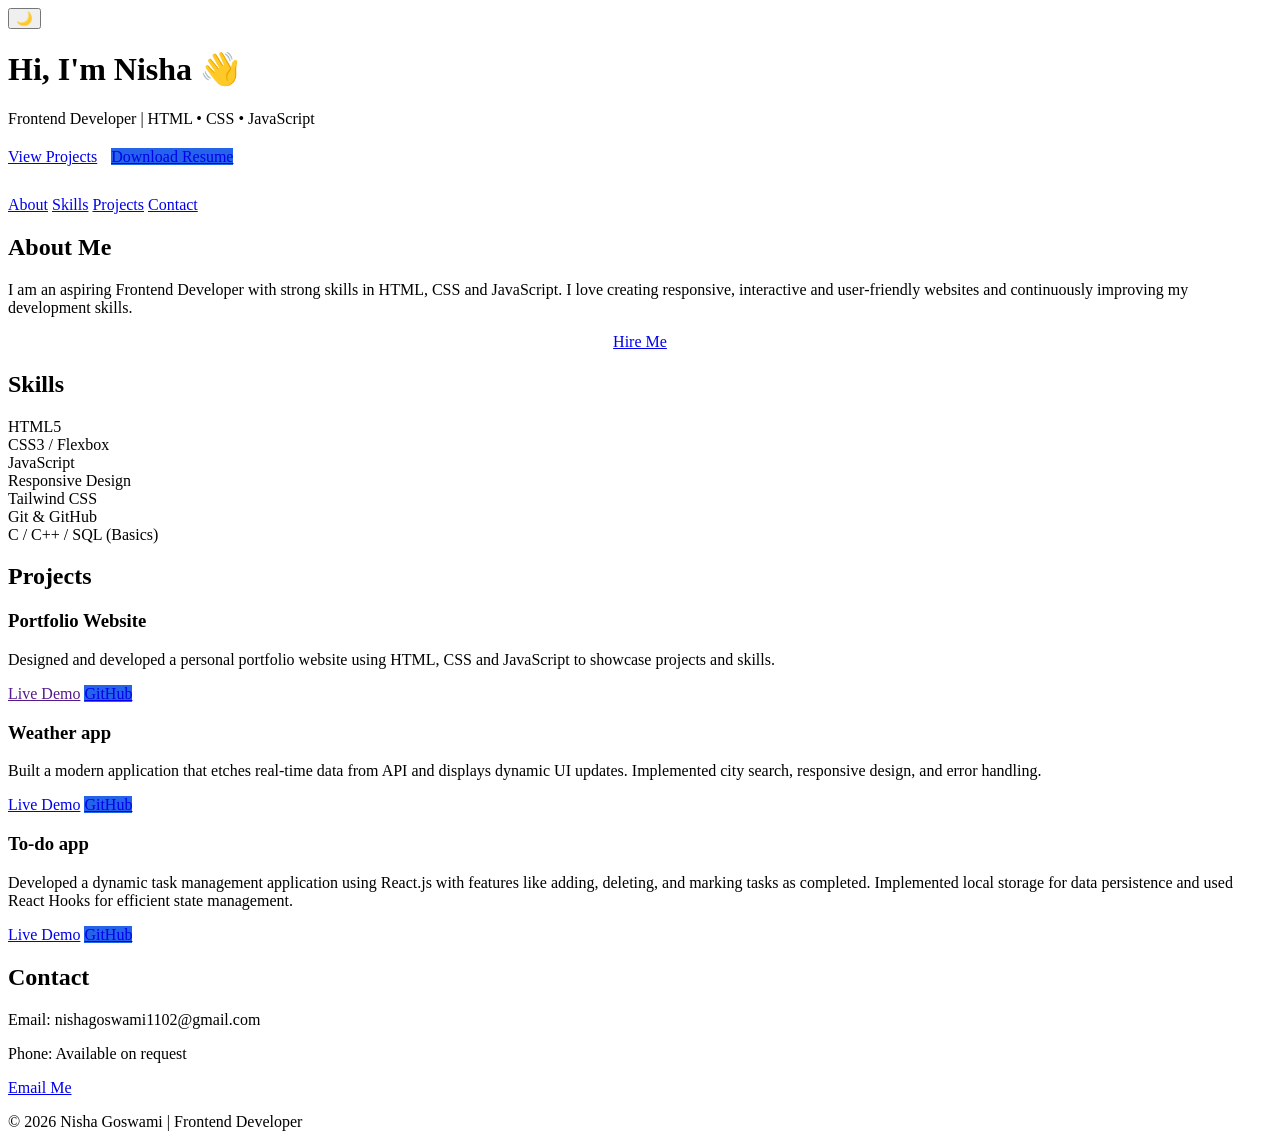
==== index.html @ c25a16f6 "Add files via upload" ====
<!DOCTYPE html>
<html lang="en">

<head>
    <meta charset="UTF-8" />
    <meta name="viewport" content="width=device-width, initial-scale=1.0" />
    <title>Nisha Goswami | Frontend Developer</title>
    <link href="https://fonts.googleapis.com/css2?family=Poppins:wght@300;400;600&display=swap" rel="stylesheet">
</head>

<body><button class="toggle" onclick="toggleMode()">🌙</button>

    <header>
        <h1>Hi, I'm Nisha 👋</h1>
        <p>Frontend Developer | HTML • CSS • JavaScript</p>

        <div style="margin-top:20px">
            <a href="#projects" class="btn">View Projects</a>
            <a href="resume.pdf" class="btn" style="margin-left:10px;background:#2563eb;">Download Resume</a>
        </div>

        <nav style="margin-top:30px">
            <a href="#about">About</a>
            <a href="#skills">Skills</a>
            <a href="#projects">Projects</a>
            <a href="#contact">Contact</a>
        </nav>
    </header>

    <section id="about" class="about">
        <h2>About Me</h2>
        <p>
            I am an aspiring Frontend Developer with strong skills in HTML, CSS and JavaScript. I love creating
            responsive, interactive and user‑friendly websites and continuously improving my development skills.
        </p>
        <div style="text-align:center">
            <a href="#contact" class="btn">Hire Me</a>
        </div>
    </section>
    <section id="skills">
        <h2>Skills</h2>
        <div class="container">
            <div class="skills">
                <div class="card">HTML5</div>
                <div class="card">CSS3 / Flexbox</div>
                <div class="card">JavaScript</div>
                <div class="card">Responsive Design</div>
                <div class="card">Tailwind CSS</div>
                <div class="card">Git & GitHub</div>
                <div class="card">C / C++ / SQL (Basics)</div>
            </div>
        </div>
    </section>
    <section id="projects">
        <h2>Projects</h2>
        <div class="projects">
            <div class="card">
                <h3>Portfolio Website</h3>
                <p>Designed and developed a personal portfolio website using HTML, CSS and JavaScript to showcase
                    projects and
                    skills.</p>
                <a href="" class="btn">Live Demo</a>
                <a href="#" class="btn" style="background:#2563eb;">GitHub</a>
            </div>
        </div>
        <div class="card">
            <h3>Weather app</h3>
            <p>Built a modern application that etches real-time data from API and displays dynamic UI updates.
                Implemented
                city search, responsive design, and error handling.</p>
            <a href="https://weather-app-six-rosy-93.vercel.app/" class="btn">Live Demo</a>
            <a href="https://github.com/nisha-goswami11/weather-app" class="btn" style="background:#2563eb;">GitHub</a>
        </div>
        <div class="card">
            <h3>To-do app</h3>
            <p>Developed a dynamic task management application using React.js with features like adding, deleting, and
                marking tasks as completed. Implemented local storage for data persistence and used React Hooks for
                efficient
                state management.</p>
            <a href="https://to-do-app-nu-ten-49.vercel.app/" class="btn">Live Demo</a>
            <a href="https://github.com/nisha-goswami11/to-do-app" class="btn" style="background:#2563eb;">GitHub</a>
        </div>
        </div>
    </section>
    <section id="contact" class="contact">
        <h2>Contact</h2>
        <p>Email: nishagoswami1102@gmail.com</p>
        <p>Phone: Available on request</p>
        <a class="btn" href="mailto:nishagoswami1102@gmail.com">Email Me</a>
    </section>
    <footer>
        <p>© 2026 Nisha Goswami | Frontend Developer</p>
    </footer>
    <script>

        function toggleMode() {
            document.body.classList.toggle('dark');
        }

        //   Simple scroll animation
        const cards = document.querySelectorAll('.card');
        window.addEventListener('scroll', () => {
            cards.forEach(card => {
                const top = card.getBoundingClientRect().top;
                if (top < window.innerHeight - 100) {
                    card.style.opacity = 1;
                    card.style.transform = 'translateY(0)';
                }
            })
        })
    </script>
</body>

</html>
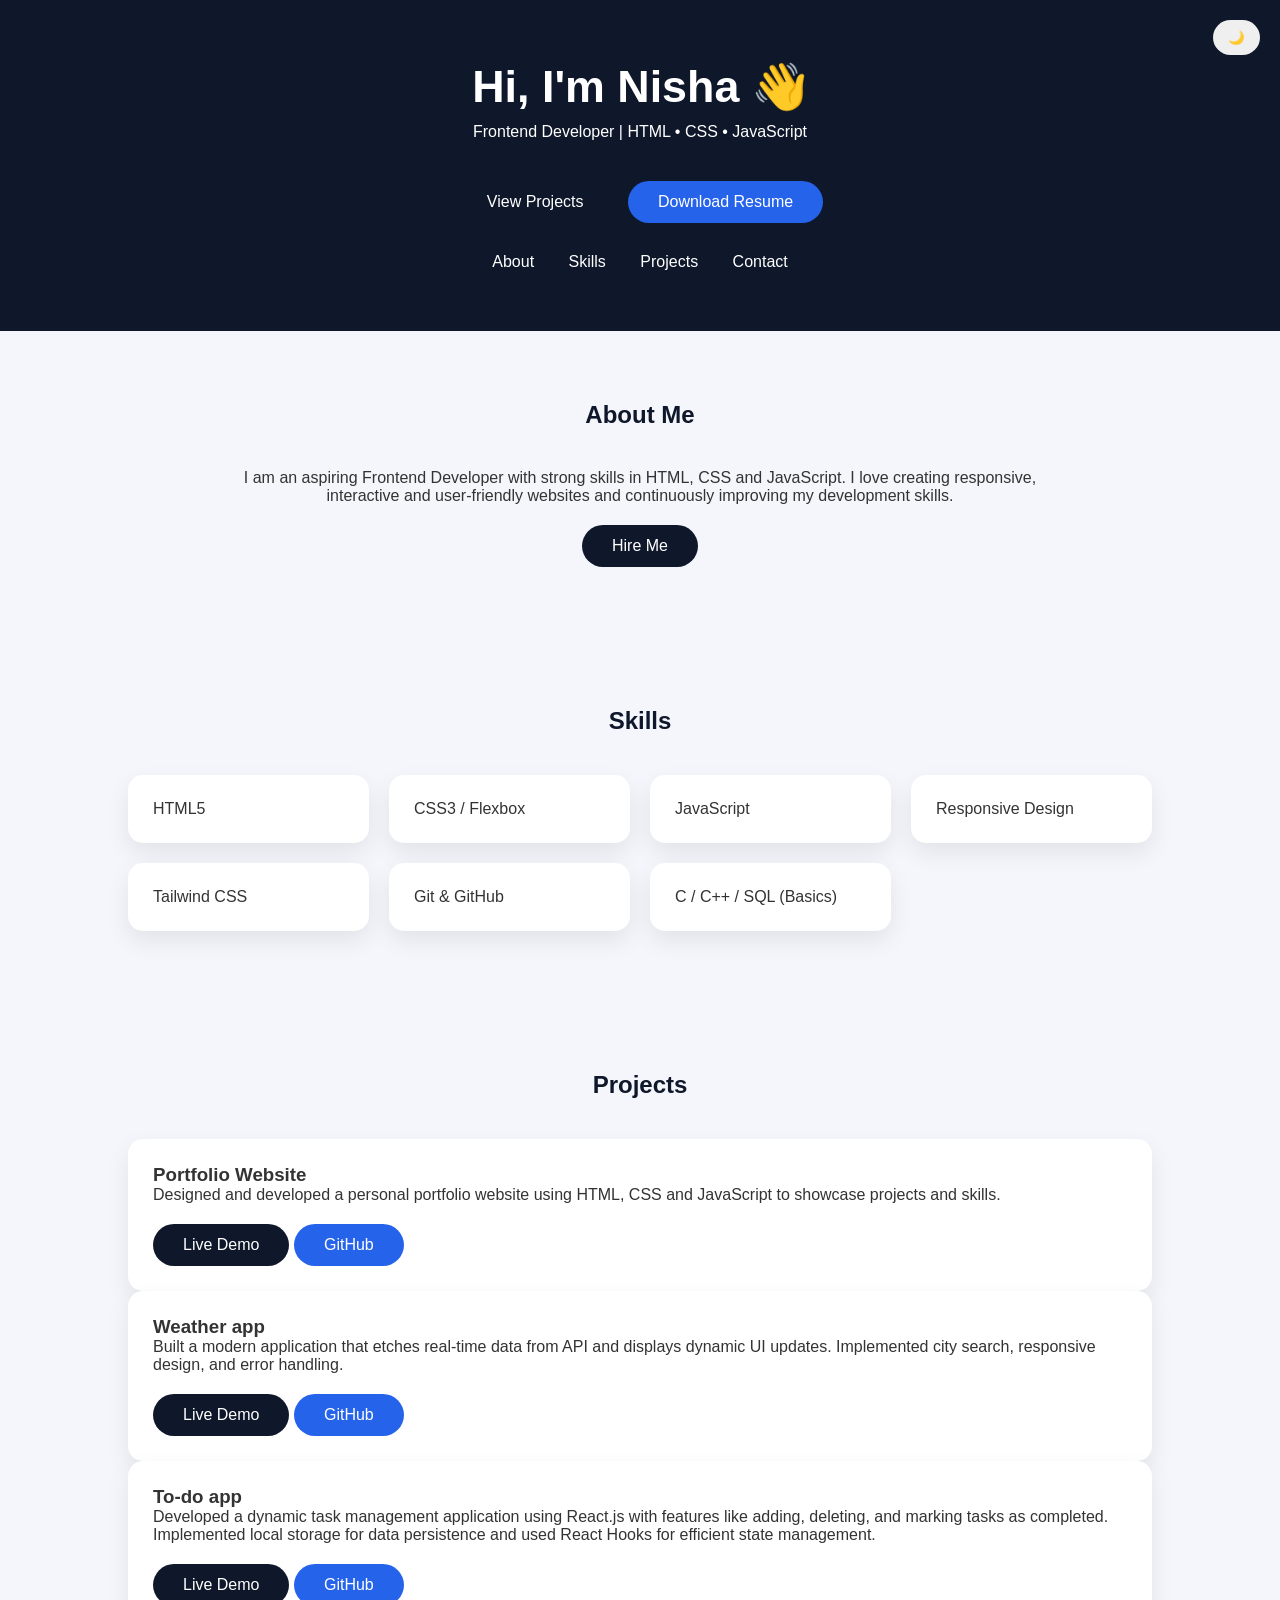
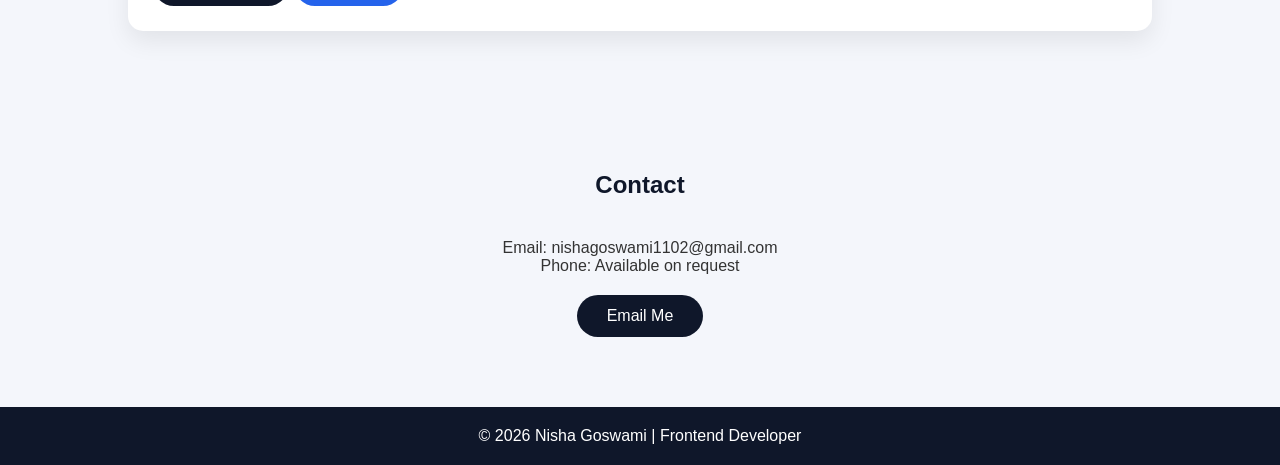
==== commit 7c140612: "Add files via upload" ====
--- a/index.html
+++ b/index.html
@@ -6,6 +6,7 @@
     <meta name="viewport" content="width=device-width, initial-scale=1.0" />
     <title>Nisha Goswami | Frontend Developer</title>
     <link href="https://fonts.googleapis.com/css2?family=Poppins:wght@300;400;600&display=swap" rel="stylesheet">
+    <link rel="stylesheet" href="style.css">
 </head>
 
 <body><button class="toggle" onclick="toggleMode()">🌙</button>
@@ -91,24 +92,9 @@
     <footer>
         <p>© 2026 Nisha Goswami | Frontend Developer</p>
     </footer>
-    <script>
 
-        function toggleMode() {
-            document.body.classList.toggle('dark');
-        }
+    <script src="script.js"></script>
 
-        //   Simple scroll animation
-        const cards = document.querySelectorAll('.card');
-        window.addEventListener('scroll', () => {
-            cards.forEach(card => {
-                const top = card.getBoundingClientRect().top;
-                if (top < window.innerHeight - 100) {
-                    card.style.opacity = 1;
-                    card.style.transform = 'translateY(0)';
-                }
-            })
-        })
-    </script>
 </body>
 
 </html>
--- a/style.css
+++ b/style.css
@@ -0,0 +1,125 @@
+* {
+      margin: 0;
+      padding: 0;
+      box-sizing: border-box;
+      font-family: 'Poppins', sans-serif
+    }
+
+    body {
+      background: #f4f6fb;
+      color: #333;
+      scroll-behavior: smooth
+    }
+
+    header {
+      background: #0f172a;
+      color: #fff;
+      padding: 60px 20px;
+      text-align: center
+    }
+
+    header h1 {
+      font-size: 2.8rem
+    }
+
+    header p {
+      margin: 10px 0 20px
+    }
+
+    nav a {
+      color: #fff;
+      margin: 0 15px;
+      text-decoration: none;
+      font-weight: 500
+    }
+
+    section {
+      padding: 70px 10%
+    }
+
+    h2 {
+      text-align: center;
+      margin-bottom: 40px;
+      color: #0f172a
+    }
+
+    .about p {
+      max-width: 800px;
+      margin: auto;
+      text-align: center
+    }
+
+    .container {
+      max-width: 1100px;
+      margin: auto;
+    }
+
+    .skills,
+    .projects {
+      display: grid;
+      grid-template-columns: repeat(auto-fit, minmax(220px, 1fr));
+      gap: 20px
+    }
+
+    .card {
+      background: #fff;
+      padding: 25px;
+      border-radius: 15px;
+      box-shadow: 0 10px 25px rgba(0, 0, 0, .08);
+      transition: .4s;
+
+      opacity: 0;
+      transform: translateY(40px);
+    }
+
+
+    .card:hover {
+      transform: translateY(-8px)
+    }
+
+    .btn {
+      display: inline-block;
+      margin-top: 20px;
+      padding: 12px 30px;
+      background: #0f172a;
+      color: #fff;
+      border-radius: 30px;
+      text-decoration: none
+    }
+
+    .contact {
+      text-align: center
+    }
+
+    footer {
+      background: #0f172a;
+      color: #fff;
+      text-align: center;
+      padding: 20px
+    }
+
+    /* Dark Mode */
+    body.dark {
+      background: #0b1220;
+      color: #e5e7eb
+    }
+
+    body.dark header,
+    body.dark footer {
+      background: #020617
+    }
+
+    body.dark .card {
+      background: #020617;
+      color: #e5e7eb
+    }
+
+    .toggle {
+      position: fixed;
+      top: 20px;
+      right: 20px;
+      padding: 10px 15px;
+      border: none;
+      border-radius: 20px;
+      cursor: pointer
+    }
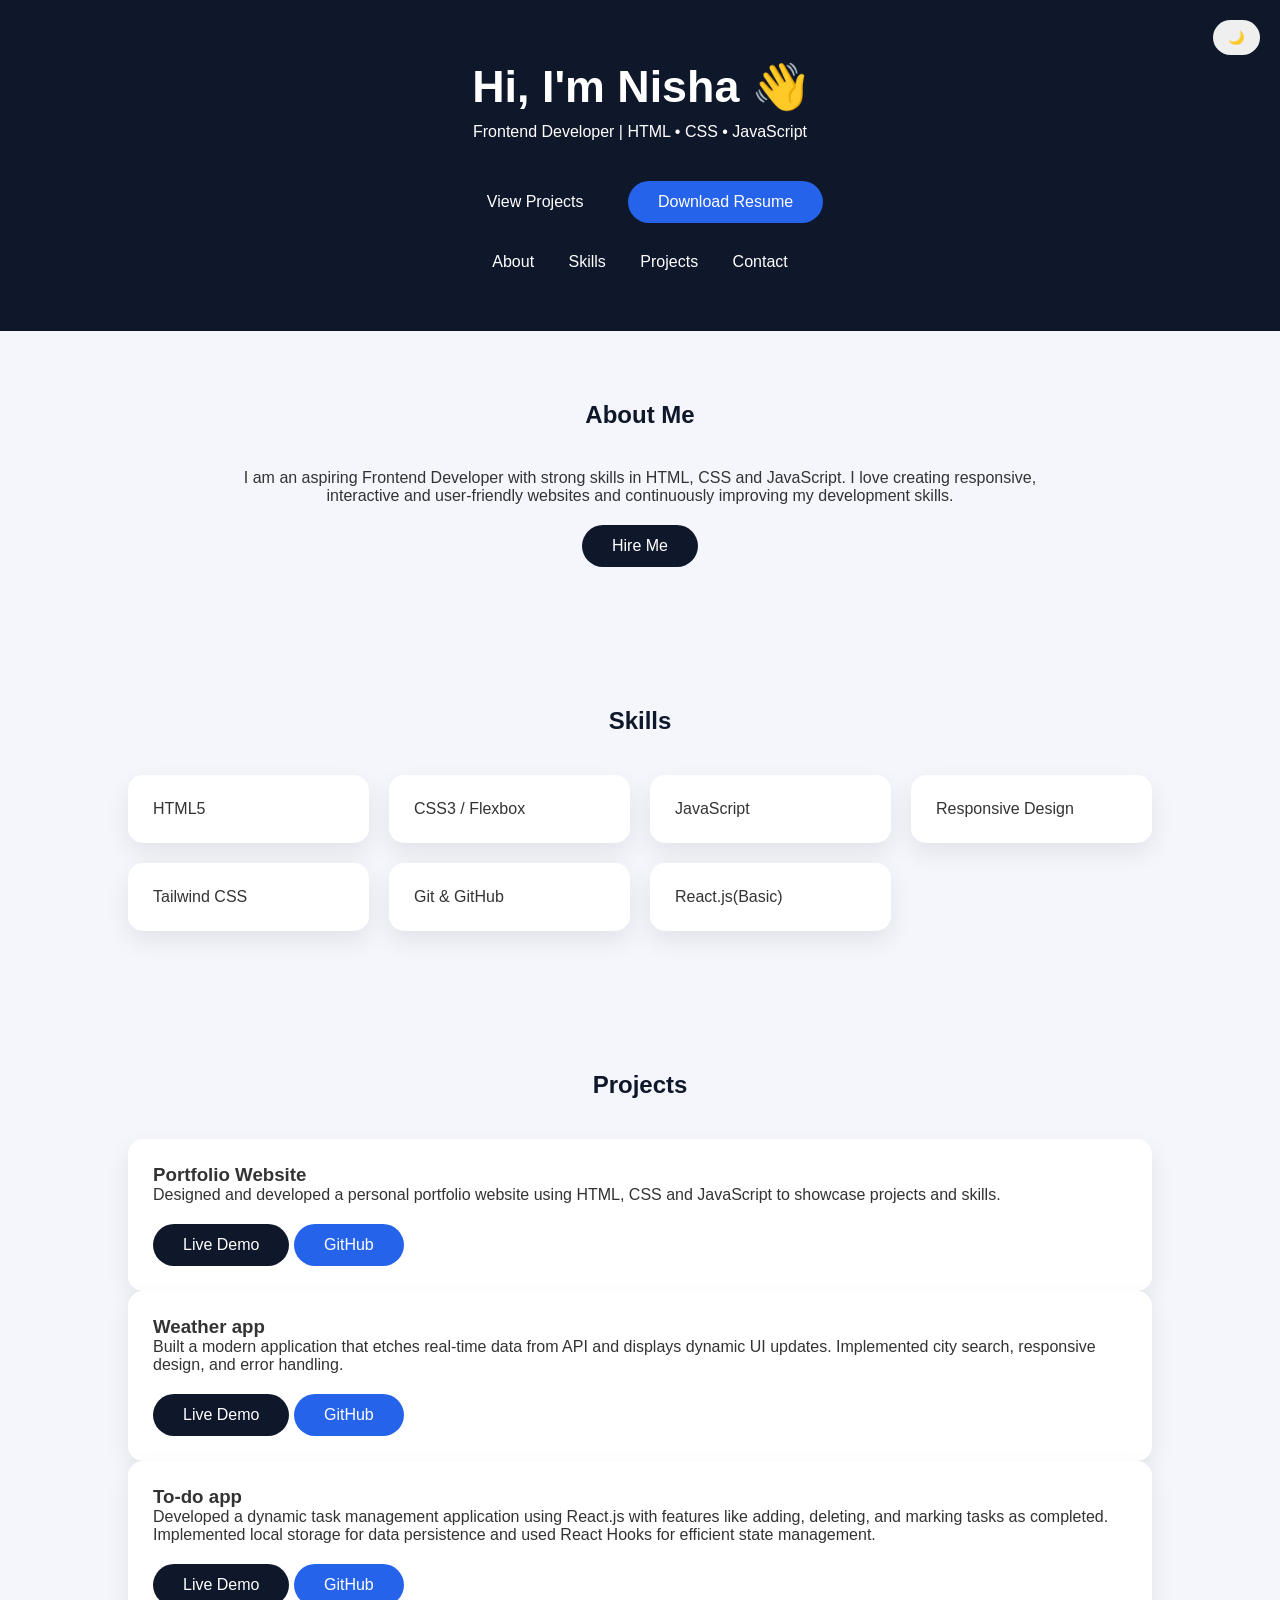
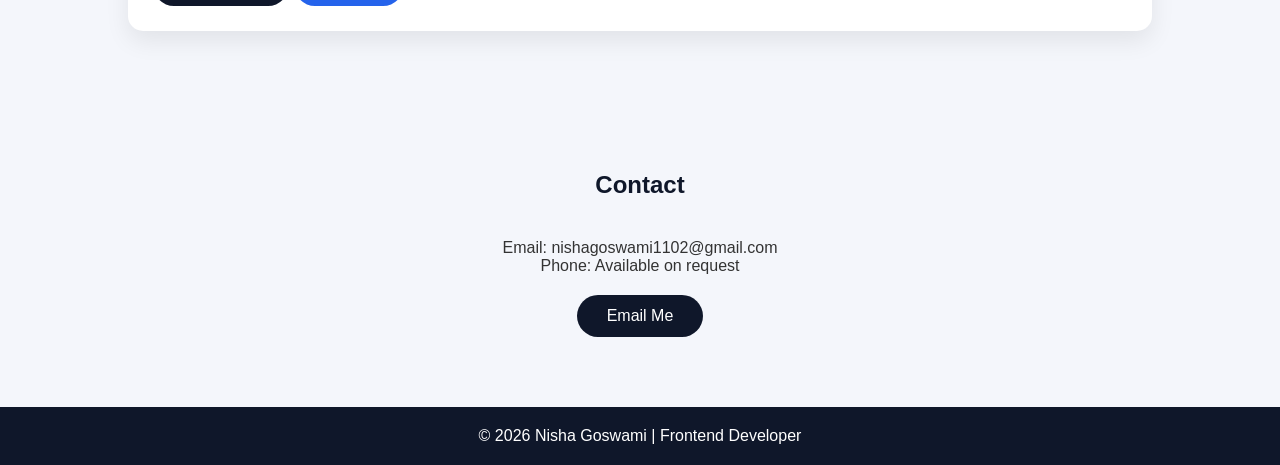
==== commit 7b99a4db: "Update index.html" ====
--- a/index.html
+++ b/index.html
@@ -48,7 +48,7 @@
                 <div class="card">Responsive Design</div>
                 <div class="card">Tailwind CSS</div>
                 <div class="card">Git & GitHub</div>
-                <div class="card">C / C++ / SQL (Basics)</div>
+                <div class="card">React.js(Basic)</div>
             </div>
         </div>
     </section>
@@ -83,6 +83,7 @@
         </div>
         </div>
     </section>
+
     <section id="contact" class="contact">
         <h2>Contact</h2>
         <p>Email: nishagoswami1102@gmail.com</p>
@@ -97,4 +98,4 @@
 
 </body>
 
-</html>+</html>
